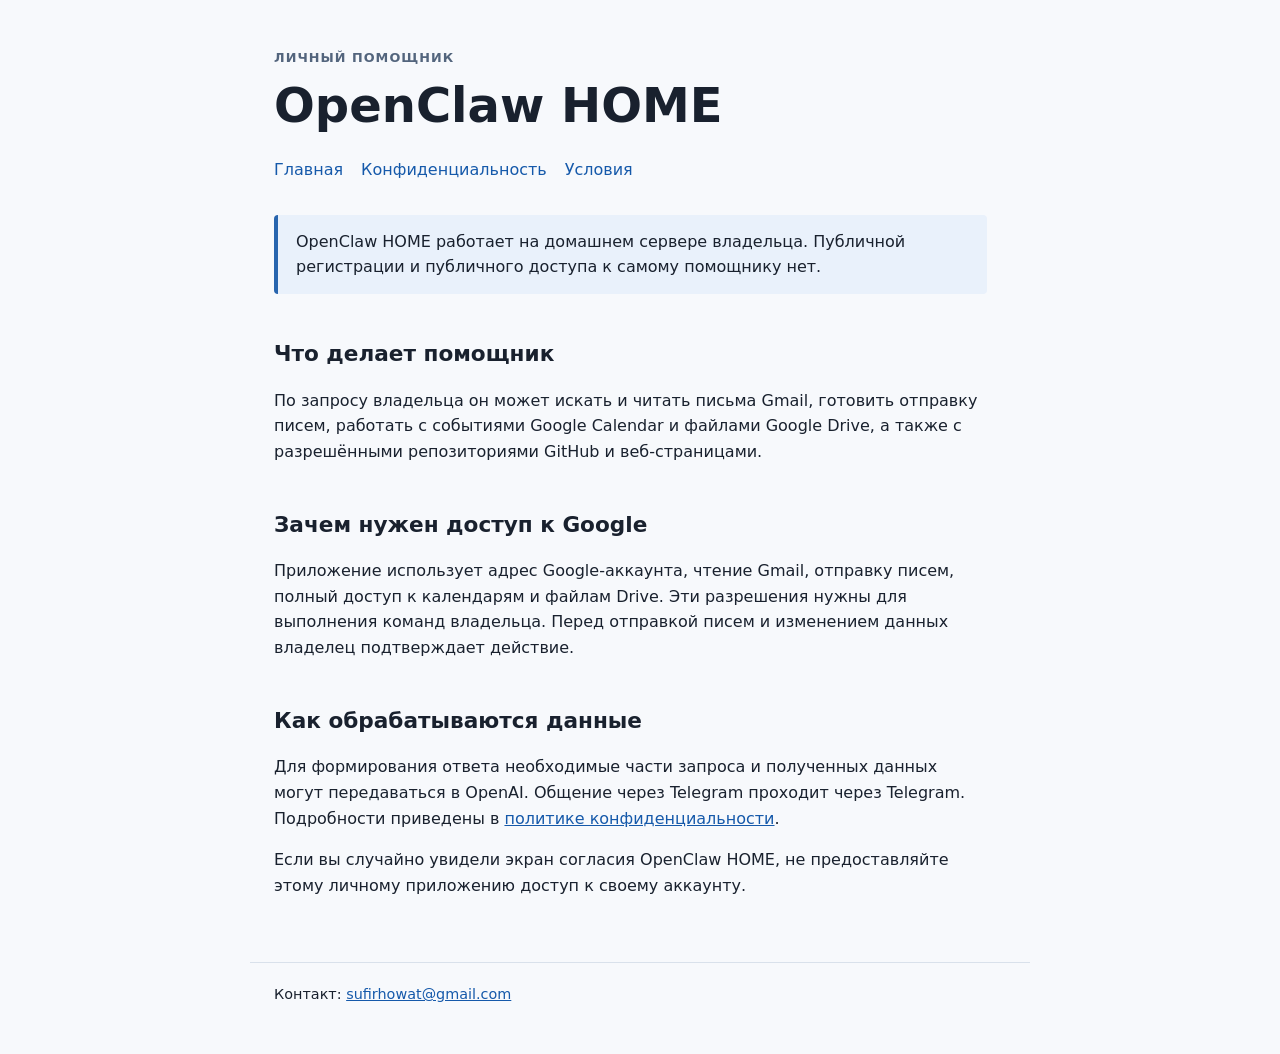
==== index.html @ c095cc1c "Prepare OpenClaw HOME OAuth information pages" ====
<!doctype html>
<html lang="ru"><head><meta charset="utf-8"><meta name="viewport" content="width=device-width,initial-scale=1"><title>OpenClaw HOME</title><link rel="stylesheet" href="style.css"></head>
<body><header><div class="eyebrow">Личный помощник</div><h1>OpenClaw HOME</h1><nav aria-label="Навигация"><a href="index.html" aria-current="page">Главная</a><a href="privacy.html">Конфиденциальность</a><a href="terms.html">Условия</a></nav></header>
<main>
<p class="callout">OpenClaw HOME работает на домашнем сервере владельца. Публичной регистрации и публичного доступа к самому помощнику нет.</p>
<h2>Что делает помощник</h2>
<p>По запросу владельца он может искать и читать письма Gmail, готовить отправку писем, работать с событиями Google Calendar и файлами Google Drive, а также с разрешёнными репозиториями GitHub и веб-страницами.</p>
<h2>Зачем нужен доступ к Google</h2>
<p>Приложение использует адрес Google-аккаунта, чтение Gmail, отправку писем, полный доступ к календарям и файлам Drive. Эти разрешения нужны для выполнения команд владельца. Перед отправкой писем и изменением данных владелец подтверждает действие.</p>
<h2>Как обрабатываются данные</h2>
<p>Для формирования ответа необходимые части запроса и полученных данных могут передаваться в OpenAI. Общение через Telegram проходит через Telegram. Подробности приведены в <a href="privacy.html">политике конфиденциальности</a>.</p>
<p>Если вы случайно увидели экран согласия OpenClaw HOME, не предоставляйте этому личному приложению доступ к своему аккаунту.</p>
</main><footer>Контакт: <a href="mailto:sufirhowat@gmail.com">sufirhowat@gmail.com</a></footer></body></html>
---- style.css ----
:root{color-scheme:light dark;font-family:system-ui,-apple-system,BlinkMacSystemFont,"Segoe UI",sans-serif;line-height:1.6}
*{box-sizing:border-box}
body{margin:0;background:#f7f9fc;color:#19212e}
header,main,footer{max-width:780px;margin:auto;padding:0 24px}
header{padding-top:48px}
main{padding-top:16px;padding-bottom:48px}
footer{padding-top:20px;padding-bottom:48px;border-top:1px solid #d9e1eb;font-size:.9rem}
h1{font-size:clamp(2rem,5vw,3rem);line-height:1.15;margin:.2em 0 .5em}
h2{font-size:1.35rem;margin:2em 0 .4em}
p,li{max-width:70ch}
a{color:#1559aa}
nav{display:flex;gap:18px;flex-wrap:wrap}
nav a{text-decoration:none}
nav a:hover,nav a:focus{text-decoration:underline}
.eyebrow{text-transform:uppercase;letter-spacing:.08em;font-size:.8rem;font-weight:700;color:#53657d}
.callout{background:#e9f1fb;border-left:4px solid #2865ae;padding:14px 18px;border-radius:4px}
@media(prefers-color-scheme:dark){body{background:#111822;color:#eef3fa}footer{border-color:#344050}a{color:#8fbeff}.eyebrow{color:#afc3dd}.callout{background:#1b2e46;border-color:#8fbeff}}
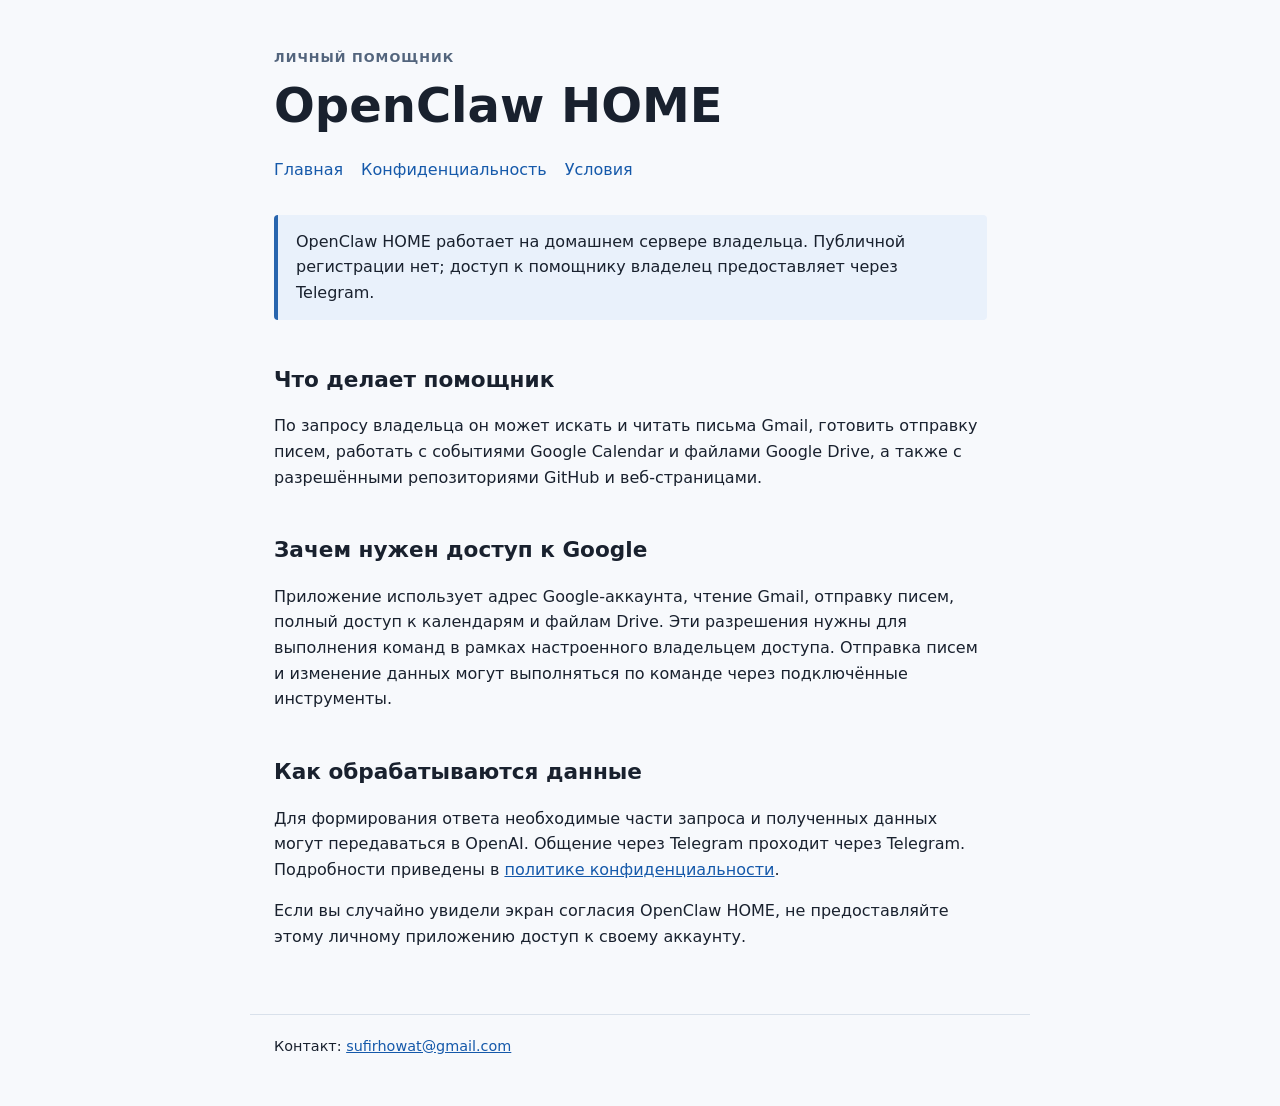
==== commit 02686d9a: "Clarify access and data handling on OAuth pages" ====
--- a/index.html
+++ b/index.html
@@ -2,11 +2,11 @@
 <html lang="ru"><head><meta charset="utf-8"><meta name="viewport" content="width=device-width,initial-scale=1"><title>OpenClaw HOME</title><link rel="stylesheet" href="style.css"></head>
 <body><header><div class="eyebrow">Личный помощник</div><h1>OpenClaw HOME</h1><nav aria-label="Навигация"><a href="index.html" aria-current="page">Главная</a><a href="privacy.html">Конфиденциальность</a><a href="terms.html">Условия</a></nav></header>
 <main>
-<p class="callout">OpenClaw HOME работает на домашнем сервере владельца. Публичной регистрации и публичного доступа к самому помощнику нет.</p>
+<p class="callout">OpenClaw HOME работает на домашнем сервере владельца. Публичной регистрации нет; доступ к помощнику владелец предоставляет через Telegram.</p>
 <h2>Что делает помощник</h2>
 <p>По запросу владельца он может искать и читать письма Gmail, готовить отправку писем, работать с событиями Google Calendar и файлами Google Drive, а также с разрешёнными репозиториями GitHub и веб-страницами.</p>
 <h2>Зачем нужен доступ к Google</h2>
-<p>Приложение использует адрес Google-аккаунта, чтение Gmail, отправку писем, полный доступ к календарям и файлам Drive. Эти разрешения нужны для выполнения команд владельца. Перед отправкой писем и изменением данных владелец подтверждает действие.</p>
+<p>Приложение использует адрес Google-аккаунта, чтение Gmail, отправку писем, полный доступ к календарям и файлам Drive. Эти разрешения нужны для выполнения команд в рамках настроенного владельцем доступа. Отправка писем и изменение данных могут выполняться по команде через подключённые инструменты.</p>
 <h2>Как обрабатываются данные</h2>
 <p>Для формирования ответа необходимые части запроса и полученных данных могут передаваться в OpenAI. Общение через Telegram проходит через Telegram. Подробности приведены в <a href="privacy.html">политике конфиденциальности</a>.</p>
 <p>Если вы случайно увидели экран согласия OpenClaw HOME, не предоставляйте этому личному приложению доступ к своему аккаунту.</p>
